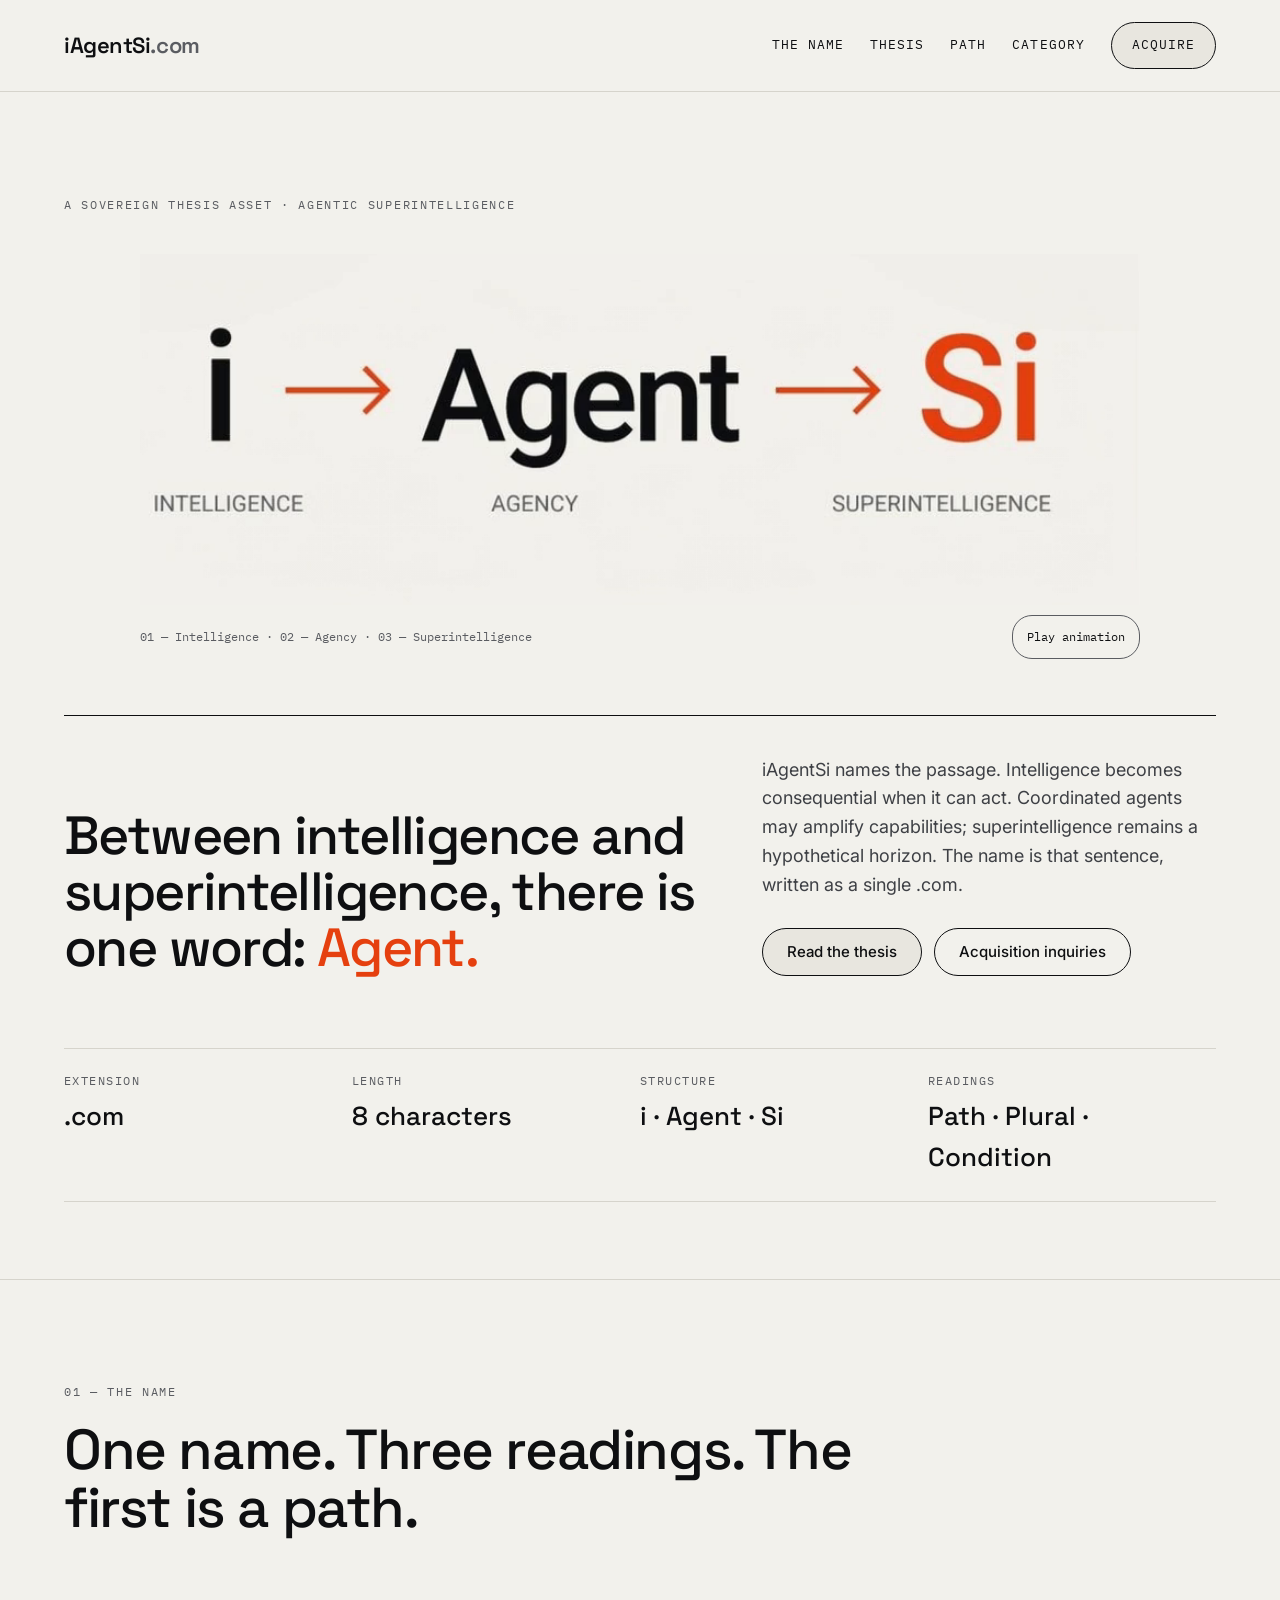
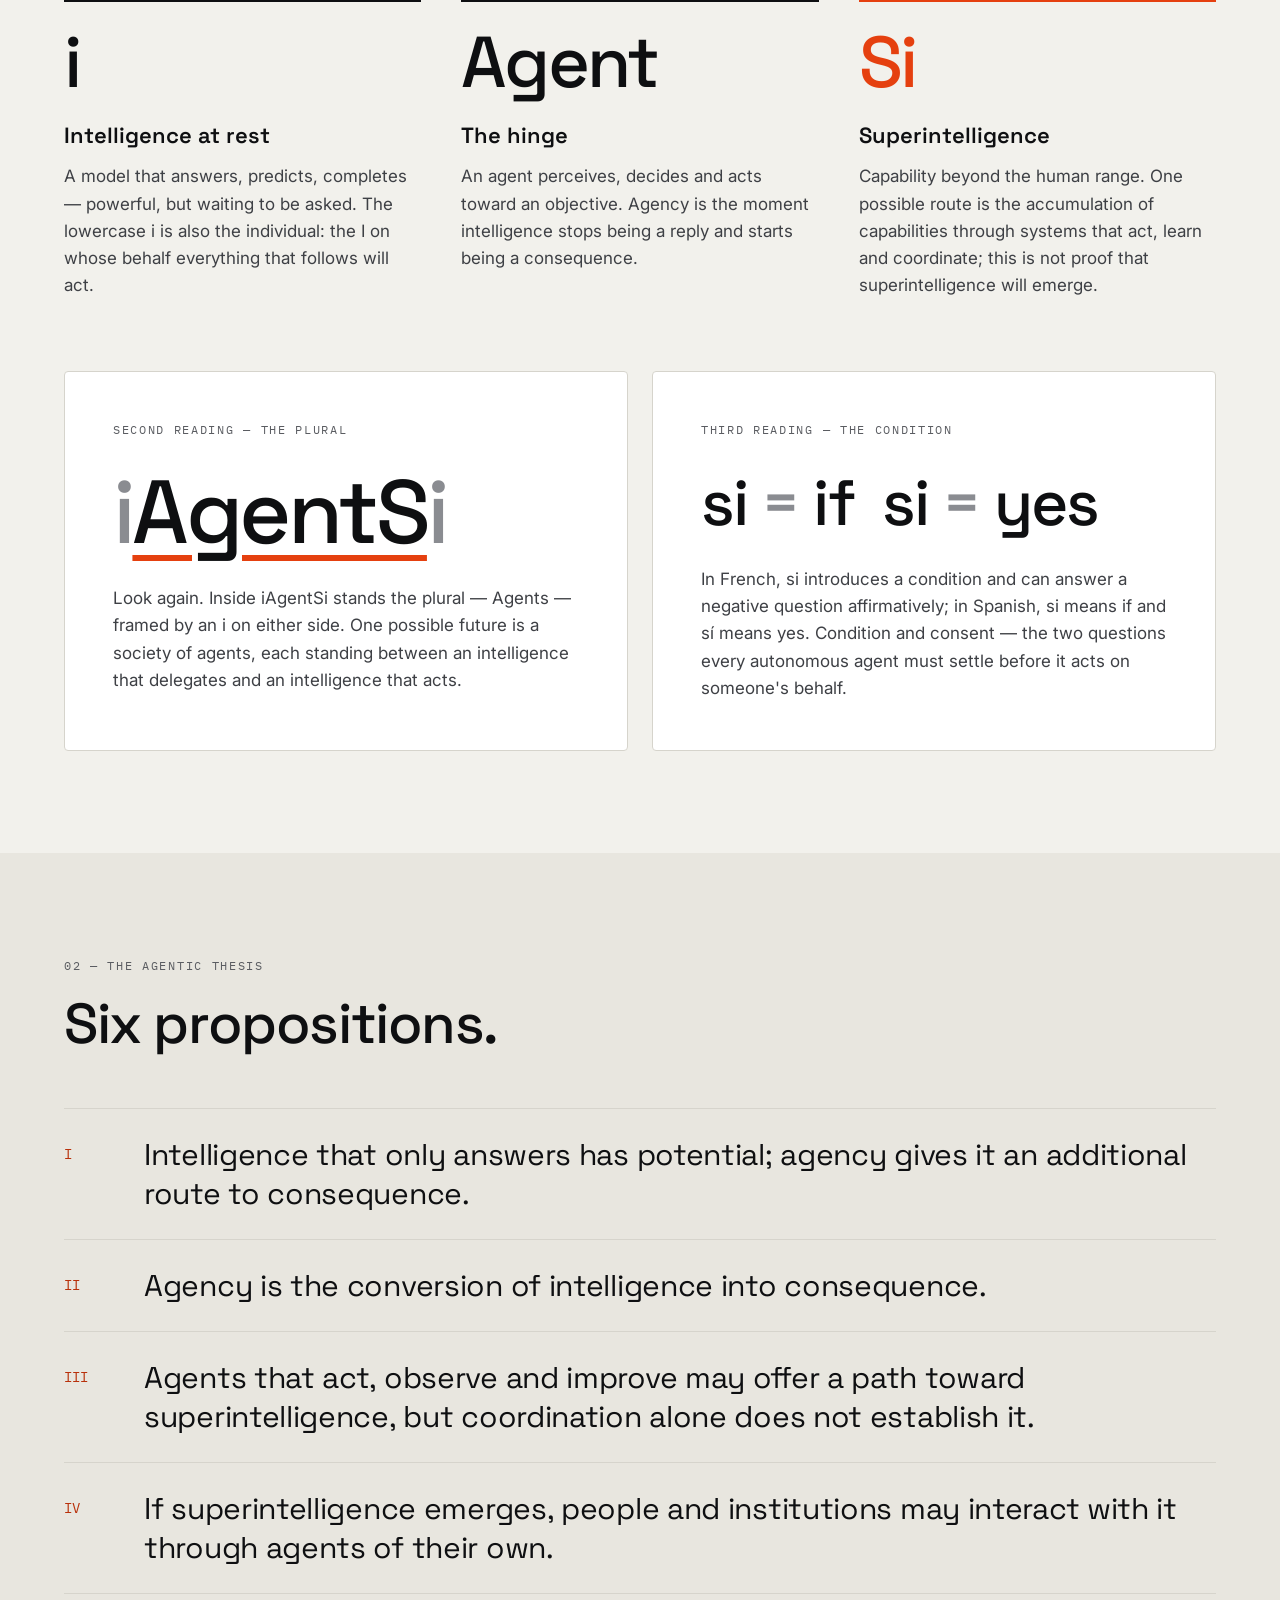
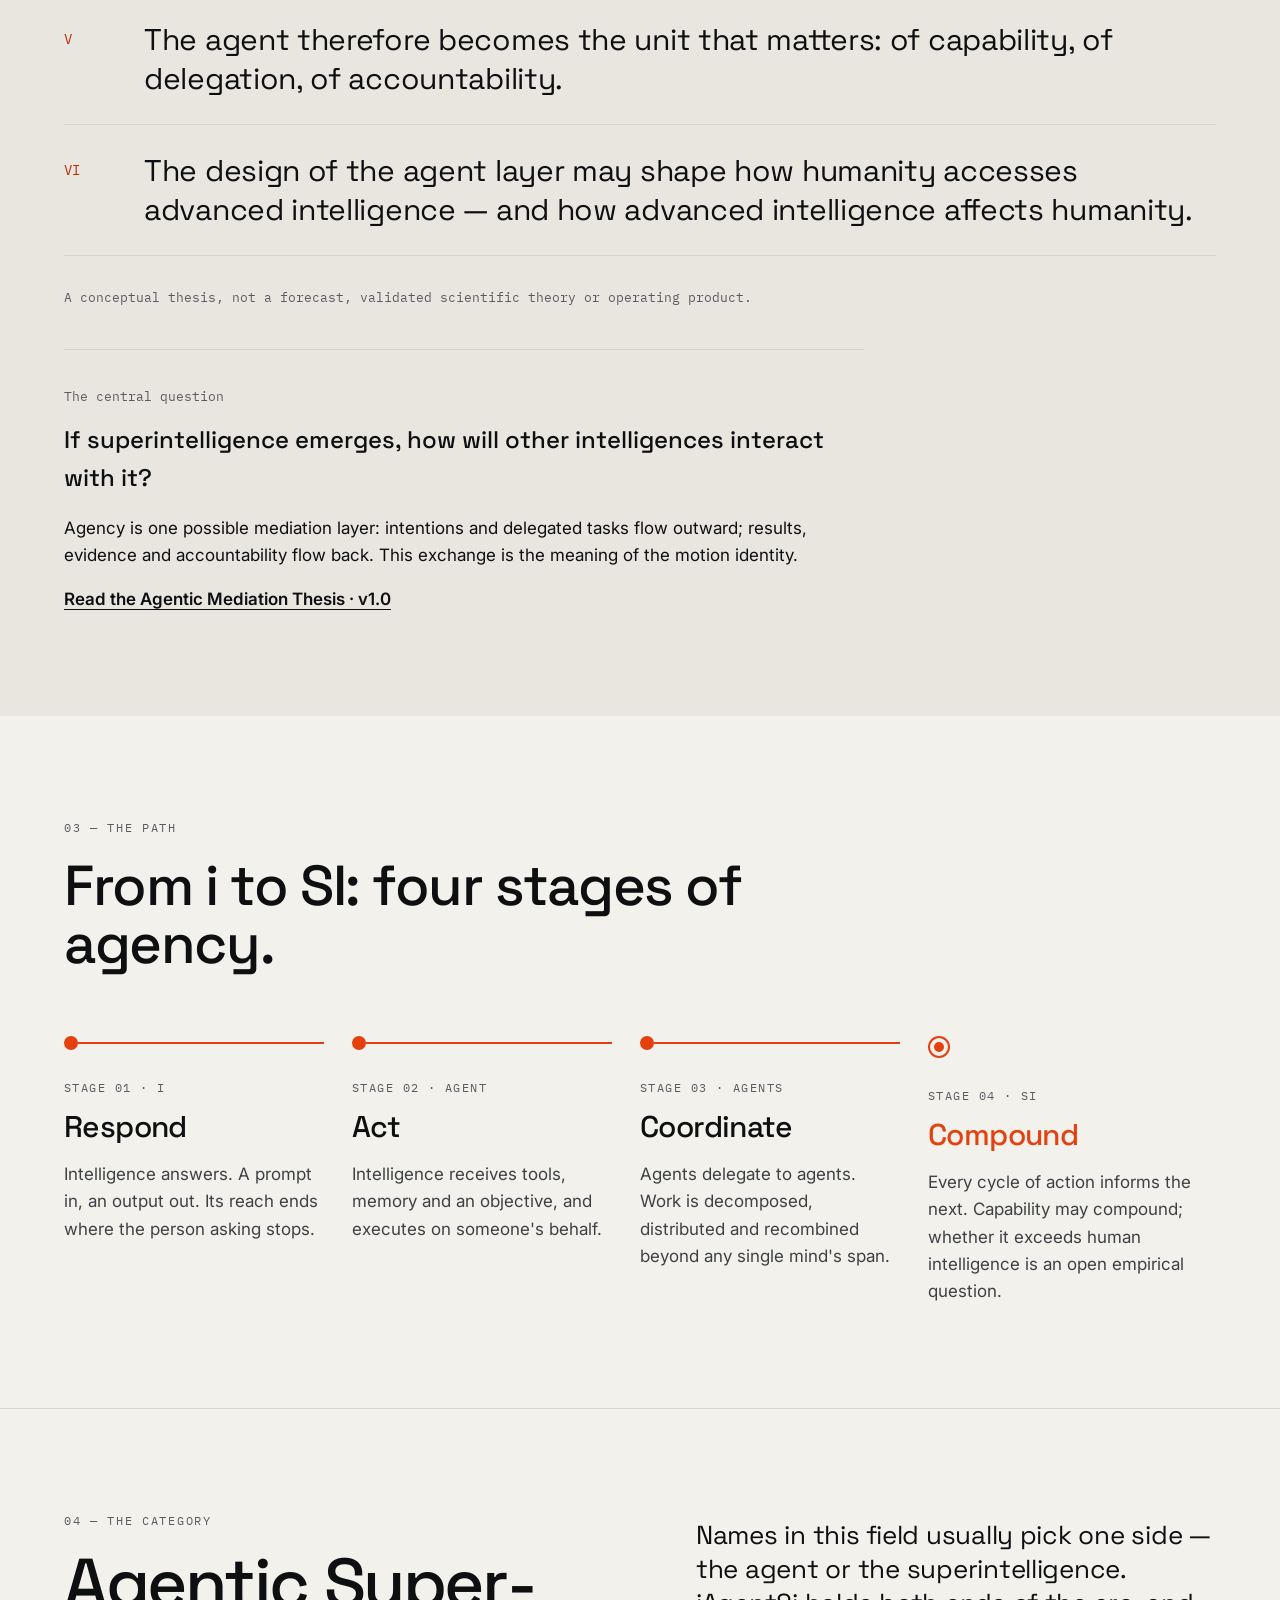
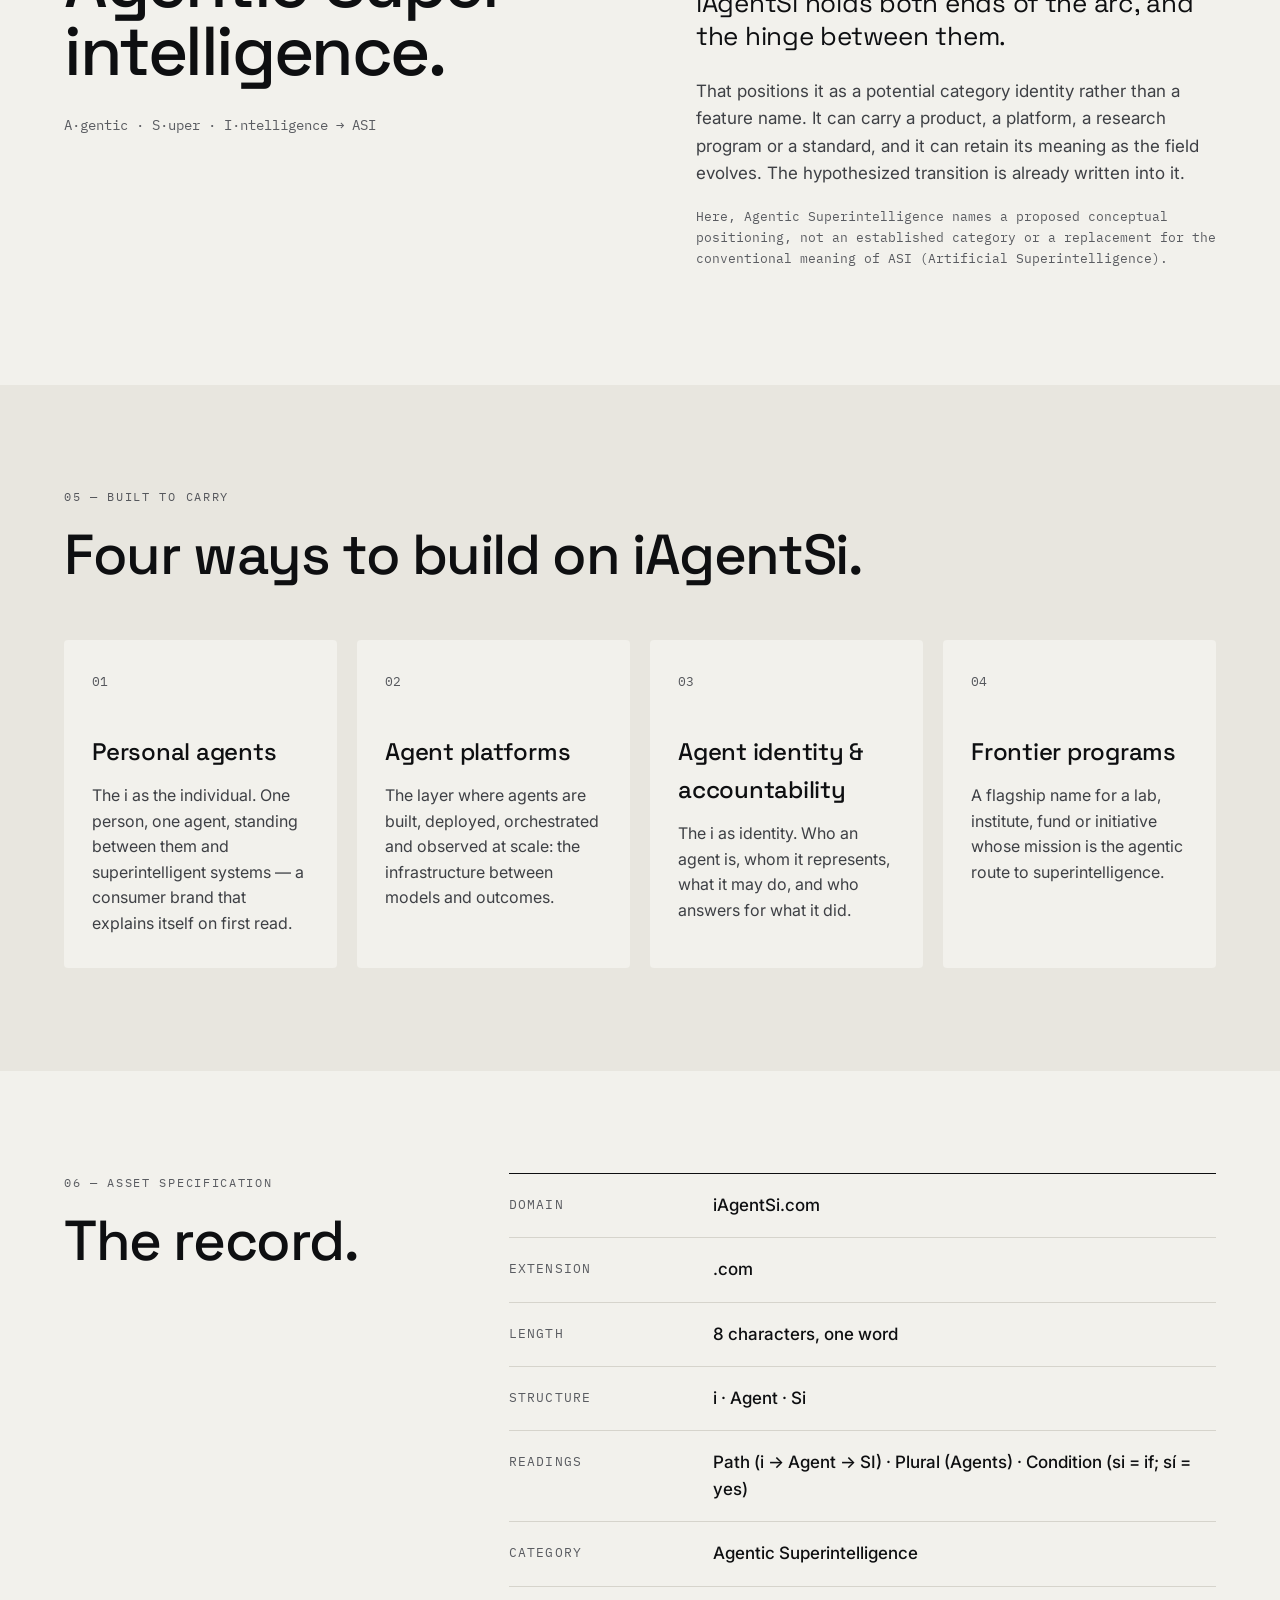
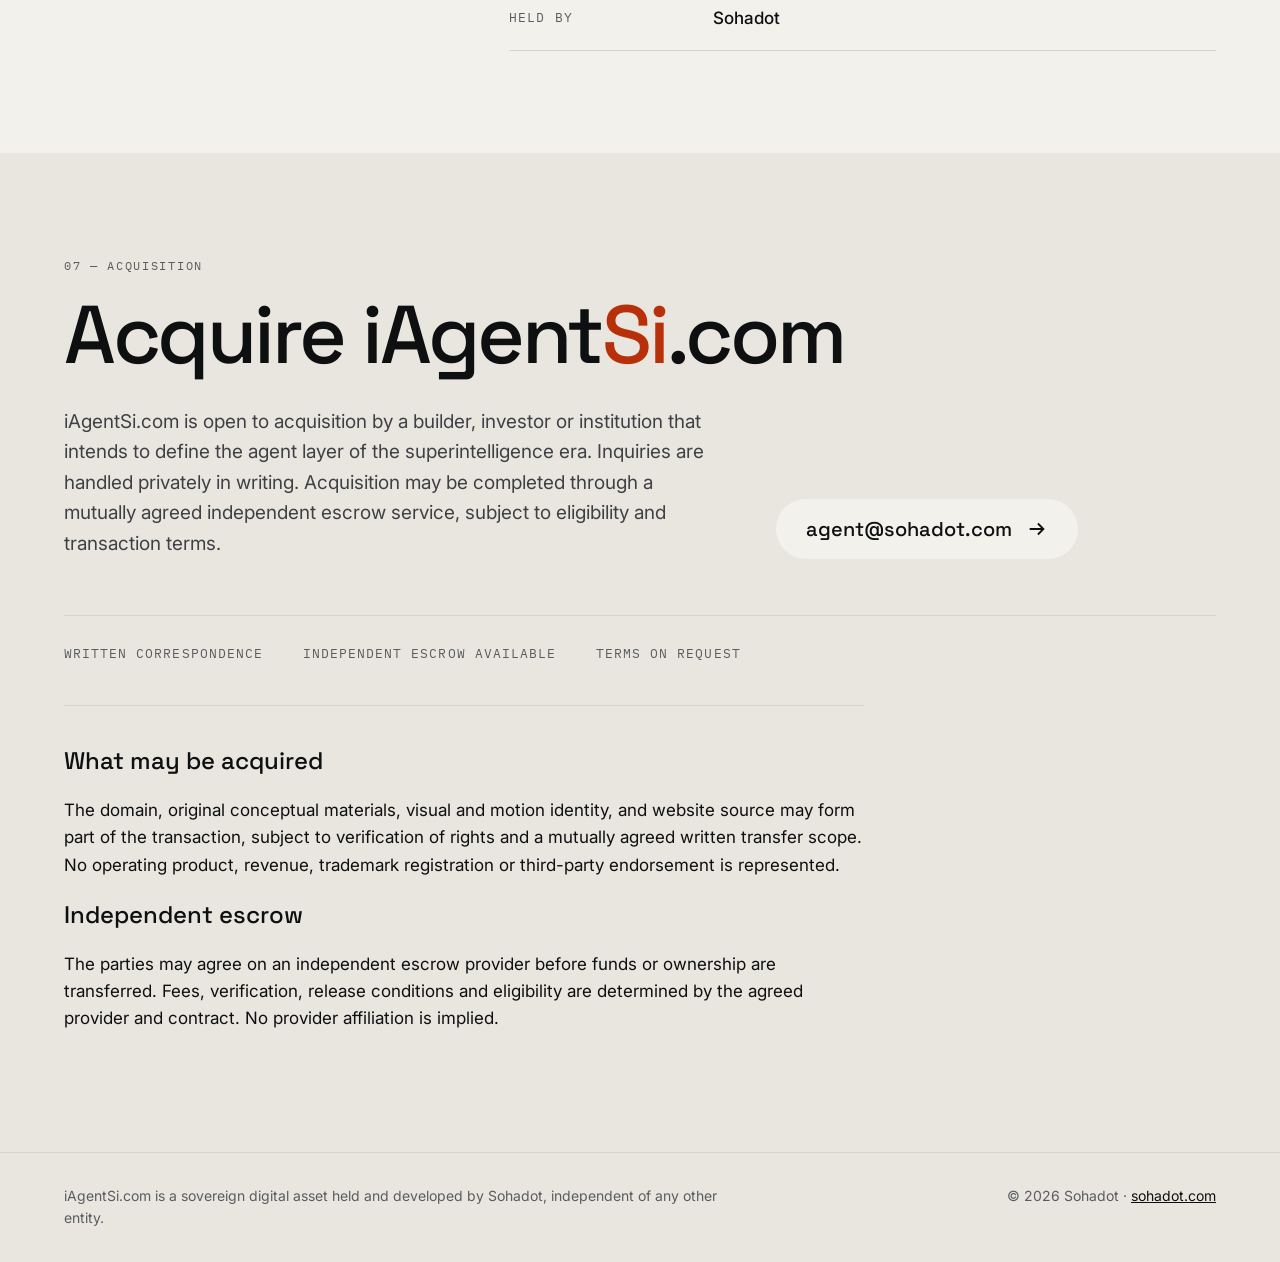
==== index.html @ 43cbb203 "Release iAgentSi conceptual landing v1.0 with original motion identity" ====
<!doctype html>
<html lang="en"><head><meta charset="utf-8"><meta name="viewport" content="width=device-width, initial-scale=1"><title>iAgentSi.com — From i to SI, through the Agent</title><meta name="description" content="Between intelligence and superintelligence, there is one word: Agent. A conceptual digital asset exploring agency as a mediation layer."><link rel="canonical" href="https://iagentsi.com/"><meta name="theme-color" content="#F2F1EC"><meta property="og:type" content="website"><meta property="og:site_name" content="iAgentSi.com"><meta property="og:title" content="iAgentSi.com — From i to SI, through the Agent"><meta property="og:description" content="Between intelligence and superintelligence, there is one word: Agent. A conceptual digital asset exploring agency as a mediation layer."><meta property="og:url" content="https://iagentsi.com/"><meta property="og:image" content="https://iagentsi.com/assets/social-share.png"><meta property="og:image:width" content="1200"><meta property="og:image:height" content="630"><meta property="og:image:alt" content="i to Agent to Si: intelligence, agency, superintelligence"><meta name="twitter:card" content="summary_large_image"><meta name="twitter:title" content="iAgentSi.com — From i to SI, through the Agent"><meta name="twitter:description" content="Between intelligence and superintelligence, there is one word: Agent. A conceptual digital asset exploring agency as a mediation layer."><meta name="twitter:image" content="https://iagentsi.com/assets/social-share.png"><meta name="twitter:image:alt" content="The iAgentSi conceptual identity"><link rel="icon" href="/assets/favicon.svg" type="image/svg+xml"><link rel="stylesheet" href="https://fonts.googleapis.com/css2?family=IBM+Plex+Mono:wght@400;500&amp;family=Inter:wght@400;500;600&amp;family=Space+Grotesk:wght@400;500;600&amp;display=swap"><link rel="stylesheet" href="/assets/site.css"><script type="application/ld+json">{"@context": "https://schema.org", "@type": "WebPage", "name": "iAgentSi \u2014 Agentic Superintelligence", "url": "https://iagentsi.com/", "description": "Between intelligence and superintelligence, there is one word: Agent. A conceptual digital asset exploring agency as a mediation layer.", "inLanguage": "en"}</script><script src="/assets/motion.js" defer></script></head><body><a class="skip" href="#main">Skip to content</a><div class="site d1">
<header class="d2">
<nav aria-label="Primary" class="d3">
<a class="d4" href="#top">iAgentSi<span class="d5">.com</span></a>
<div class="d6">
<a class="d7" href="#name">The Name</a>
<a class="d7" href="#thesis">Thesis</a>
<a class="d7" href="#path">Path</a>
<a class="d7" href="#category">Category</a>
<a class="d8" href="#acquire">Acquire</a>
</div>
</nav>
</header>
<main id="main"><section class="d9" id="top">
<div class="d10">
<p class="d11">A sovereign thesis asset · Agentic Superintelligence</p>
<figure aria-label="Intelligence through agency to superintelligence: a conceptual exchange" class="motion"><div class="motion-media"><img alt="i — Intelligence; Agent — Agency; Si — Superintelligence" height="320" id="identity-still" src="/assets/identity-poster.png" width="912"/><video aria-hidden="true" height="320" hidden="" id="identity-video" loop="" muted="" playsinline="" poster="/assets/identity-poster.png" preload="none" width="912"><source src="/assets/identity.mp4" type="video/mp4"/></video></div><figcaption><span>01 — Intelligence · 02 — Agency · 03 — Superintelligence</span><button hidden="" id="motion-toggle" type="button">Play animation</button></figcaption></figure>
<div class="d12">
<h1 class="d13">Between intelligence and superintelligence, there is one word: <span class="d14">Agent.</span></h1>
<div class="d15">
<p class="d16">iAgentSi names the passage. Intelligence becomes consequential when it can act. Coordinated agents may amplify capabilities; superintelligence remains a hypothetical horizon. The name is that sentence, written as a single .com.</p>
<div class="d17">
<a class="d18" href="#thesis">Read the thesis</a>
<a class="d19" href="mailto:agent@sohadot.com?subject=iAgentSi.com%20%E2%80%94%20Acquisition%20inquiry">Acquisition inquiries</a>
</div>
</div>
</div>
<dl class="d20">
<div class="d21">
<dt class="d22">Extension</dt>
<dd class="d23">.com</dd>
</div>
<div class="d21">
<dt class="d22">Length</dt>
<dd class="d23">8 characters</dd>
</div>
<div class="d21">
<dt class="d22">Structure</dt>
<dd class="d23">i · Agent · Si</dd>
</div>
<div class="d24">
<dt class="d22">Readings</dt>
<dd class="d23">Path · Plural · Condition</dd>
</div>
</dl>
</div>
</section><section class="d25" id="name">
<div class="d10">
<p class="d26">01 — The name</p>
<h2 class="d27">One name. Three readings. The first is a path.</h2>
<div class="d28">
<article class="d29">
<div class="d30">i</div>
<h3 class="d31">Intelligence at rest</h3>
<p class="d32">A model that answers, predicts, completes — powerful, but waiting to be asked. The lowercase i is also the individual: the I on whose behalf everything that follows will act.</p>
</article>
<article class="d29">
<div class="d30">Agent</div>
<h3 class="d31">The hinge</h3>
<p class="d32">An agent perceives, decides and acts toward an objective. Agency is the moment intelligence stops being a reply and starts being a consequence.</p>
</article>
<article class="d33">
<div class="d34">Si</div>
<h3 class="d31">Superintelligence</h3>
<p class="d32">Capability beyond the human range. One possible route is the accumulation of capabilities through systems that act, learn and coordinate; this is not proof that superintelligence will emerge.</p>
</article>
</div>
<div class="d35">
<div class="d36">
<p class="d37">Second reading — the plural</p>
<div aria-label="i, Agents, i" class="d38" role="img"><span class="d39">i</span><span class="d40">AgentS</span><span class="d39">i</span></div>
<p class="d32">Look again. Inside iAgentSi stands the plural — Agents — framed by an i on either side. One possible future is a society of agents, each standing between an intelligence that delegates and an intelligence that acts.</p>
</div>
<div class="d36">
<p class="d37">Third reading — the condition</p>
<div class="d41">
<span>si <span class="d39">=</span> if</span>
<span>si <span class="d39">=</span> yes</span>
</div>
<p class="d32">In French, si introduces a condition and can answer a negative question affirmatively; in Spanish, si means if and sí means yes. Condition and consent — the two questions every autonomous agent must settle before it acts on someone's behalf.</p>
</div>
</div>
</div>
</section><section class="d42" id="thesis">
<div class="d10">
<p class="d26">02 — The agentic thesis</p>
<h2 class="d43">Six propositions.</h2>
<ol class="d44">
<li class="d45"><span class="d46">I</span><span class="d47">Intelligence that only answers has potential; agency gives it an additional route to consequence.</span></li>
<li class="d45"><span class="d46">II</span><span class="d47">Agency is the conversion of intelligence into consequence.</span></li>
<li class="d45"><span class="d46">III</span><span class="d47">Agents that act, observe and improve may offer a path toward superintelligence, but coordination alone does not establish it.</span></li>
<li class="d45"><span class="d46">IV</span><span class="d47">If superintelligence emerges, people and institutions may interact with it through agents of their own.</span></li>
<li class="d45"><span class="d46">V</span><span class="d47">The agent therefore becomes the unit that matters: of capability, of delegation, of accountability.</span></li>
<li class="d45"><span class="d46">VI</span><span class="d47">The design of the agent layer may shape how humanity accesses advanced intelligence — and how advanced intelligence affects humanity.</span></li>
</ol>
<p class="d48">A conceptual thesis, not a forecast, validated scientific theory or operating product.</p>
<div class="thesis-note"><p class="eyebrow">The central question</p><h3>If superintelligence emerges, how will other intelligences interact with it?</h3><p>Agency is one possible mediation layer: intentions and delegated tasks flow outward; results, evidence and accountability flow back. This exchange is the meaning of the motion identity.</p><a href="/thesis/">Read the Agentic Mediation Thesis · v1.0</a></div></div>
</section><section class="d49" id="path">
<div class="d10">
<p class="d26">03 — The path</p>
<h2 class="d27">From i to SI: four stages of agency.</h2>
<div class="d50">
<div class="d51">
<div aria-hidden="true" class="d52"><span class="d53"></span><span class="d54"></span></div>
<p class="d55">Stage 01 · i</p>
<h3 class="d56">Respond</h3>
<p class="d32">Intelligence answers. A prompt in, an output out. Its reach ends where the person asking stops.</p>
</div>
<div class="d51">
<div aria-hidden="true" class="d52"><span class="d53"></span><span class="d54"></span></div>
<p class="d55">Stage 02 · Agent</p>
<h3 class="d56">Act</h3>
<p class="d32">Intelligence receives tools, memory and an objective, and executes on someone's behalf.</p>
</div>
<div class="d51">
<div aria-hidden="true" class="d52"><span class="d53"></span><span class="d54"></span></div>
<p class="d55">Stage 03 · Agents</p>
<h3 class="d56">Coordinate</h3>
<p class="d32">Agents delegate to agents. Work is decomposed, distributed and recombined beyond any single mind's span.</p>
</div>
<div class="d57">
<div aria-hidden="true" class="d52"><span class="d58"><span class="d59"></span></span></div>
<p class="d55">Stage 04 · SI</p>
<h3 class="d60">Compound</h3>
<p class="d32">Every cycle of action informs the next. Capability may compound; whether it exceeds human intelligence is an open empirical question.</p>
</div>
</div>
</div>
</section><section class="d25" id="category">
<div class="d61">
<div class="d62">
<p class="d26">04 — The category</p>
<h2 class="d63">Agentic Super­intelligence.</h2>
<p class="d64">A·gentic · S·uper · I·ntelligence → ASI</p>
</div>
<div class="d65">
<p class="d66">Names in this field usually pick one side — the agent or the superintelligence. iAgentSi holds both ends of the arc, and the hinge between them.</p>
<p class="d32">That positions it as a potential category identity rather than a feature name. It can carry a product, a platform, a research program or a standard, and it can retain its meaning as the field evolves. The hypothesized transition is already written into it.</p>
<p class="scope-note">Here, Agentic Superintelligence names a proposed conceptual positioning, not an established category or a replacement for the conventional meaning of ASI (Artificial Superintelligence).</p></div>
</div>
</section><section class="d67" id="pathways">
<div class="d10">
<p class="d68">05 — Built to carry</p>
<h2 class="d69">Four ways to build on iAgentSi.</h2>
<div class="d70">
<article class="d71">
<p class="d72">01</p>
<h3 class="d73">Personal agents</h3>
<p class="d74">The i as the individual. One person, one agent, standing between them and superintelligent systems — a consumer brand that explains itself on first read.</p>
</article>
<article class="d71">
<p class="d72">02</p>
<h3 class="d73">Agent platforms</h3>
<p class="d74">The layer where agents are built, deployed, orchestrated and observed at scale: the infrastructure between models and outcomes.</p>
</article>
<article class="d71">
<p class="d72">03</p>
<h3 class="d73">Agent identity &amp; accountability</h3>
<p class="d74">The i as identity. Who an agent is, whom it represents, what it may do, and who answers for what it did.</p>
</article>
<article class="d71">
<p class="d72">04</p>
<h3 class="d73">Frontier programs</h3>
<p class="d74">A flagship name for a lab, institute, fund or initiative whose mission is the agentic route to superintelligence.</p>
</article>
</div>
</div>
</section><section class="d49" id="spec">
<div class="d75">
<div class="d76">
<p class="d26">06 — Asset specification</p>
<h2 class="d77">The record.</h2>
</div>
<dl class="d78">
<div class="d79"><dt class="d80">Domain</dt><dd class="d81">iAgentSi.com</dd></div>
<div class="d79"><dt class="d80">Extension</dt><dd class="d81">.com</dd></div>
<div class="d79"><dt class="d80">Length</dt><dd class="d81">8 characters, one word</dd></div>
<div class="d79"><dt class="d80">Structure</dt><dd class="d81">i · Agent · Si</dd></div>
<div class="d79"><dt class="d80">Readings</dt><dd class="d81">Path (i → Agent → SI) · Plural (Agents) · Condition (si = if; sí = yes)</dd></div>
<div class="d79"><dt class="d80">Category</dt><dd class="d81">Agentic Superintelligence</dd></div>
<div class="d79"><dt class="d80">Held by</dt><dd class="d81">Sohadot</dd></div>
</dl>
</div>
</section><section class="d42" id="acquire">
<div class="d10">
<p class="d26">07 — Acquisition</p>
<h2 class="d82">Acquire iAgent<span class="d83">Si</span>.com</h2>
<div class="d84">
<p class="d85">iAgentSi.com is open to acquisition by a builder, investor or institution that intends to define the agent layer of the superintelligence era. Inquiries are handled privately in writing. Acquisition may be completed through a mutually agreed independent escrow service, subject to eligibility and transaction terms.</p>
<a class="d86" href="mailto:agent@sohadot.com?subject=iAgentSi.com%20%E2%80%94%20Acquisition%20inquiry">agent@sohadot.com<svg aria-hidden="true" class="d87" viewbox="0 0 24 24"><path d="M4 12h15M13 6l6 6-6 6" fill="none" stroke="#0E0F11" stroke-width="2"></path></svg></a>
</div>
<div class="d88">
<span>Written correspondence</span>
<span>Independent escrow available</span>
<span>Terms on request</span>
</div>
<div class="acq-note"><h3>What may be acquired</h3><p>The domain, original conceptual materials, visual and motion identity, and website source may form part of the transaction, subject to verification of rights and a mutually agreed written transfer scope. No operating product, revenue, trademark registration or third-party endorsement is represented.</p><h3>Independent escrow</h3><p>The parties may agree on an independent escrow provider before funds or ownership are transferred. Fees, verification, release conditions and eligibility are determined by the agreed provider and contract. No provider affiliation is implied.</p></div></div>
</section></main>







<footer class="d89">
<div class="d90">
<p class="d91">iAgentSi.com is a sovereign digital asset held and developed by Sohadot, independent of any other entity.</p>
<p class="d92">© 2026 Sohadot · <a class="d93" href="https://sohadot.com">sohadot.com</a></p>
</div>
</footer>
</div></body></html>
---- assets/site.css ----
*{box-sizing:border-box}html{scroll-behavior:smooth;color-scheme:light}body{margin:0;background:#F2F1EC;font-family:Inter,system-ui,sans-serif}a{color:#0E0F11}a:hover{color:#B8300A}a:focus-visible,button:focus-visible{outline:3px solid #B8300A;outline-offset:4px}img,video{max-width:100%} [hidden]{display:none!important} .site{overflow-wrap:anywhere} .skip{position:absolute;left:1rem;top:-5rem;background:white;padding:1rem;z-index:9}.skip:focus{top:1rem}.d1{background: #F2F1EC; color: #0E0F11; font-family: Inter, system-ui, sans-serif; font-size: 17px; line-height: 1.6}
.d2{padding: 18px clamp(20px,5vw,64px); border-bottom: 1px solid #D6D4CC}
.d3{max-width: 1200px; margin: 0 auto; display: flex; flex-wrap: wrap; align-items: center; justify-content: space-between; gap: 12px 24px}
.d4{font-family: 'Space Grotesk', sans-serif; font-weight: 600; font-size: 22px; letter-spacing: -0.02em; text-decoration: none; padding: 10px 0}
.d5{color: #5A5C61}
.d6{display: flex; flex-wrap: wrap; align-items: center; gap: 4px 26px; font-family: 'IBM Plex Mono', monospace; font-size: 13px; letter-spacing: 0.08em; text-transform: uppercase}
.d7{text-decoration: none; padding: 12px 0}
.d8{text-decoration: none; padding: 12px 20px; background: #E8E6DF; color: #0E0F11; border: 1px solid #0E0F11; border-radius: 999px}
.d9{padding: clamp(56px,8vw,112px) clamp(20px,5vw,64px) clamp(48px,6vw,88px)}
.d10{max-width: 1200px; margin: 0 auto}
.d11{margin: 0; font-family: 'IBM Plex Mono', monospace; font-size: 12px; letter-spacing: 0.14em; text-transform: uppercase; color: #5A5C61}
.d12{display: flex; flex-wrap: wrap; gap: 32px 64px; align-items: flex-end; border-top: 1px solid #0E0F11; padding-top: 40px}
.d13{flex: 1 1 520px; margin: 0; font-family: 'Space Grotesk', sans-serif; font-weight: 500; font-size: clamp(34px,4.2vw,58px); line-height: 1.04; letter-spacing: -0.03em}
.d14{color: #E5400F}
.d15{flex: 1 1 340px; max-width: 460px}
.d16{margin: 0 0 28px; color: #3E4045; font-size: 18px}
.d17{display: flex; flex-wrap: wrap; gap: 12px}
.d18{display: inline-flex; align-items: center; min-height: 48px; padding: 0 24px; background: #E8E6DF; color: #0E0F11; border: 1px solid #0E0F11; border-radius: 999px; text-decoration: none; font-weight: 500; font-size: 15px}
.d19{display: inline-flex; align-items: center; min-height: 48px; padding: 0 24px; border: 1px solid #0E0F11; border-radius: 999px; text-decoration: none; font-weight: 500; font-size: 15px}
.d20{display: flex; flex-wrap: wrap; margin: 72px 0 0; border-top: 1px solid #D6D4CC; border-bottom: 1px solid #D6D4CC}
.d21{flex: 1 1 220px; padding: 22px 24px 22px 0}
.d22{font-family: 'IBM Plex Mono', monospace; font-size: 12px; letter-spacing: 0.12em; text-transform: uppercase; color: #5A5C61}
.d23{margin: 6px 0 0; font-family: 'Space Grotesk', sans-serif; font-size: 26px; font-weight: 500}
.d24{flex: 1 1 220px; padding: 22px 0}
.d25{padding: clamp(64px,8vw,120px) clamp(20px,5vw,64px); border-top: 1px solid #D6D4CC}
.d26{margin: 0 0 20px; font-family: 'IBM Plex Mono', monospace; font-size: 12px; letter-spacing: 0.14em; text-transform: uppercase; color: #5A5C61}
.d27{margin: 0 0 64px; max-width: 900px; font-family: 'Space Grotesk', sans-serif; font-weight: 500; font-size: clamp(34px,4.4vw,60px); line-height: 1.02; letter-spacing: -0.025em}
.d28{display: flex; flex-wrap: wrap; gap: 40px}
.d29{flex: 1 1 280px; border-top: 2px solid #0E0F11; padding-top: 24px}
.d30{font-family: 'Space Grotesk', sans-serif; font-size: 72px; font-weight: 500; line-height: 1; letter-spacing: -0.04em; margin-bottom: 20px}
.d31{margin: 0 0 10px; font-family: 'Space Grotesk', sans-serif; font-size: 22px; font-weight: 600}
.d32{margin: 0; color: #3E4045}
.d33{flex: 1 1 280px; border-top: 2px solid #E5400F; padding-top: 24px}
.d34{font-family: 'Space Grotesk', sans-serif; font-size: 72px; font-weight: 500; line-height: 1; letter-spacing: -0.04em; margin-bottom: 20px; color: #E5400F}
.d35{display: flex; flex-wrap: wrap; gap: 24px; margin-top: 72px}
.d36{flex: 1 1 440px; background: #FFFFFF; border: 1px solid #D6D4CC; border-radius: 4px; padding: clamp(28px,4vw,48px)}
.d37{margin: 0 0 28px; font-family: 'IBM Plex Mono', monospace; font-size: 12px; letter-spacing: 0.14em; text-transform: uppercase; color: #5A5C61}
.d38{font-family: 'Space Grotesk', sans-serif; font-size: clamp(56px,7vw,96px); font-weight: 500; line-height: 1; letter-spacing: -0.04em; margin-bottom: 28px}
.d39{color: #8A8C91}
.d40{text-decoration: underline; text-decoration-color: #E5400F; text-decoration-thickness: 6px; text-underline-offset: 12px}
.d41{display: flex; flex-wrap: wrap; gap: 8px 28px; font-family: 'Space Grotesk', sans-serif; font-size: clamp(40px,5vw,64px); font-weight: 500; line-height: 1.1; letter-spacing: -0.03em; margin-bottom: 28px}
.d42{padding: clamp(64px,8vw,120px) clamp(20px,5vw,64px); background: #E8E6DF; color: #0E0F11}
.d43{margin: 0 0 56px; font-family: 'Space Grotesk', sans-serif; font-weight: 500; font-size: clamp(34px,4.4vw,60px); line-height: 1.02; letter-spacing: -0.025em}
.d44{list-style: none; margin: 0; padding: 0; border-top: 1px solid #D6D4CC}
.d45{display: flex; gap: 24px; padding: 26px 0; border-bottom: 1px solid #D6D4CC}
.d46{flex: 0 0 56px; font-family: 'IBM Plex Mono', monospace; font-size: 14px; padding-top: 8px; color: #B8300A}
.d47{flex: 1 1 auto; font-family: 'Space Grotesk', sans-serif; font-size: clamp(22px,2.4vw,30px); line-height: 1.3; letter-spacing: -0.01em}
.d48{margin: 32px 0 0; font-family: 'IBM Plex Mono', monospace; font-size: 13px; color: #5A5C61}
.d49{padding: clamp(64px,8vw,120px) clamp(20px,5vw,64px)}
.d50{display: flex; flex-wrap: wrap; gap: 40px 0}
.d51{flex: 1 1 260px; padding-right: 28px}
.d52{display: flex; align-items: center; margin-bottom: 28px}
.d53{width: 14px; height: 14px; border-radius: 50%; background: #E5400F; flex: none}
.d54{flex: 1; height: 2px; background: #E5400F}
.d55{margin: 0 0 6px; font-family: 'IBM Plex Mono', monospace; font-size: 12px; letter-spacing: 0.12em; text-transform: uppercase; color: #5A5C61}
.d56{margin: 0 0 10px; font-family: 'Space Grotesk', sans-serif; font-size: 30px; font-weight: 500; letter-spacing: -0.02em}
.d57{flex: 1 1 260px}
.d58{width: 22px; height: 22px; border-radius: 50%; border: 2px solid #E5400F; box-sizing: border-box; flex: none; display: flex; align-items: center; justify-content: center}
.d59{width: 10px; height: 10px; border-radius: 50%; background: #E5400F}
.d60{margin: 0 0 10px; font-family: 'Space Grotesk', sans-serif; font-size: 30px; font-weight: 500; letter-spacing: -0.02em; color: #E5400F}
.d61{max-width: 1200px; margin: 0 auto; display: flex; flex-wrap: wrap; gap: 40px 72px}
.d62{flex: 1 1 460px}
.d63{margin: 0; font-family: 'Space Grotesk', sans-serif; font-weight: 500; font-size: clamp(40px,5.4vw,76px); line-height: 0.98; letter-spacing: -0.035em}
.d64{margin: 28px 0 0; font-family: 'IBM Plex Mono', monospace; font-size: 14px; color: #5A5C61}
.d65{flex: 1 1 420px; padding-top: 8px}
.d66{margin: 0 0 24px; font-family: 'Space Grotesk', sans-serif; font-size: 26px; line-height: 1.3; letter-spacing: -0.01em}
.d67{padding: clamp(64px,8vw,120px) clamp(20px,5vw,64px); background: #E8E6DF}
.d68{margin: 0 0 20px; font-family: 'IBM Plex Mono', monospace; font-size: 12px; letter-spacing: 0.14em; text-transform: uppercase; color: #55575C}
.d69{margin: 0 0 56px; max-width: 900px; font-family: 'Space Grotesk', sans-serif; font-weight: 500; font-size: clamp(34px,4.4vw,60px); line-height: 1.02; letter-spacing: -0.025em}
.d70{display: flex; flex-wrap: wrap; gap: 20px}
.d71{flex: 1 1 260px; background: #F2F1EC; border-radius: 4px; padding: 32px 28px}
.d72{margin: 0 0 40px; font-family: 'IBM Plex Mono', monospace; font-size: 13px; color: #55575C}
.d73{margin: 0 0 12px; font-family: 'Space Grotesk', sans-serif; font-size: 24px; font-weight: 500; letter-spacing: -0.01em}
.d74{margin: 0; color: #3E4045; font-size: 16px}
.d75{max-width: 1200px; margin: 0 auto; display: flex; flex-wrap: wrap; gap: 32px 72px}
.d76{flex: 1 1 300px}
.d77{margin: 0; font-family: 'Space Grotesk', sans-serif; font-weight: 500; font-size: clamp(34px,4.4vw,60px); line-height: 1.02; letter-spacing: -0.025em}
.d78{flex: 2 1 560px; margin: 0; border-top: 1px solid #0E0F11}
.d79{display: flex; flex-wrap: wrap; gap: 4px 24px; padding: 18px 0; border-bottom: 1px solid #D6D4CC}
.d80{flex: 0 0 180px; font-family: 'IBM Plex Mono', monospace; font-size: 13px; letter-spacing: 0.08em; text-transform: uppercase; color: #5A5C61; padding-top: 3px}
.d81{flex: 1 1 280px; margin: 0; font-weight: 500}
.d82{margin: 0 0 32px; font-family: 'Space Grotesk', sans-serif; font-weight: 500; font-size: clamp(44px,6.4vw,92px); line-height: 0.98; letter-spacing: -0.04em}
.d83{color: #B8300A}
.d84{display: flex; flex-wrap: wrap; gap: 32px 72px; align-items: flex-end}
.d85{flex: 1 1 480px; margin: 0; color: #3E4045; font-size: 19px; max-width: 640px}
.d86{display: inline-flex; align-items: center; gap: 14px; min-height: 60px; padding: 0 30px; background: #F2F1EC; color: #0E0F11; border-radius: 999px; text-decoration: none; font-family: 'Space Grotesk', sans-serif; font-weight: 500; font-size: 20px}
.d87{width: 22px; height: 22px}
.d88{display: flex; flex-wrap: wrap; gap: 12px 40px; margin-top: 56px; padding-top: 28px; border-top: 1px solid #D6D4CC; font-family: 'IBM Plex Mono', monospace; font-size: 13px; letter-spacing: 0.08em; text-transform: uppercase; color: #5A5C61}
.d89{padding: 32px clamp(20px,5vw,64px); background: #E8E6DF; color: #5A5C61; border-top: 1px solid #D6D4CC}
.d90{max-width: 1200px; margin: 0 auto; display: flex; flex-wrap: wrap; justify-content: space-between; gap: 12px 32px; font-size: 14px}
.d91{margin: 0; max-width: 680px}
.d92{margin: 0}
.d93{color: #0E0F11}
.motion{margin:40px 0 56px}.motion-media{position:relative;background:#f2f0ec;aspect-ratio:912/320;isolation:isolate}.motion-media img,.motion-media video{display:block;width:100%;height:100%;object-fit:contain}.motion-media video{position:absolute;inset:0}.motion figcaption{display:flex;align-items:center;justify-content:space-between;gap:12px;flex-wrap:wrap;color:#5A5C61;font:12px 'IBM Plex Mono',monospace;margin-top:10px}.motion button{font:inherit;cursor:pointer;border:1px solid #5A5C61;color:#0E0F11;background:transparent;border-radius:20px;padding:9px 14px;min-height:44px}.thesis-note,.acq-note{border-top:1px solid #D6D4CC;margin-top:40px;padding-top:24px;max-width:800px}.thesis-note h3,.acq-note h3{font-family:'Space Grotesk',sans-serif;font-size:24px;font-weight:500;margin:12px 0}.eyebrow,.scope-note{font:13px/1.6 'IBM Plex Mono',monospace;color:#5A5C61}.scope-note{margin-top:20px} .thesis-note a{font-weight:600;text-underline-offset:4px} .doc{max-width:800px;margin:auto;padding:clamp(20px,5vw,64px);line-height:1.75;color:#0E0F11}.doc h1,.doc h2{font-family:'Space Grotesk',sans-serif;line-height:1.12}.doc h1{font-size:clamp(35px,6vw,60px)}.doc h2{font-size:28px;margin-top:2em}.doc p{font-size:17px}.doc footer{border-top:1px solid #D6D4CC;margin-top:48px;padding-top:20px} @media(max-width:600px){.motion{margin:28px 0 32px}.motion figcaption{font-size:10px}.site nav a{font-size:12px}.site section article,.site section dd{min-width:0}.site section dl div{min-width:0}.site section svg{max-width:100%}.site section#name article div{font-size:58px}.site section#name [role=img]{font-size:clamp(35px,12vw,56px)}.site #acquire a{font-size:16px;padding:0 16px}.site #thesis li{gap:10px}.site #thesis li>span:first-child{flex-basis:30px}.site #path h2{margin-bottom:36px}.site #spec dl dt{flex-basis:120px}.site #category h2{overflow-wrap:normal;hyphens:auto}} @media(prefers-reduced-motion:reduce){html{scroll-behavior:auto}} @media print{.doc button,.doc nav{display:none}.doc{padding:0;max-width:none}.doc h2{break-after:avoid}body{background:white}}/* Keep the original motion at a crisp scale and the thesis visible above the fold. */
@media(min-width:601px){.motion-media{max-width:1000px;margin-inline:auto}.motion figcaption{max-width:1000px;margin-inline:auto}}
@media(max-width:600px){.site header nav>a:first-child{font-size:22px}.site #top{padding-top:40px}.motion figcaption{gap:6px}.motion button{min-height:44px}}
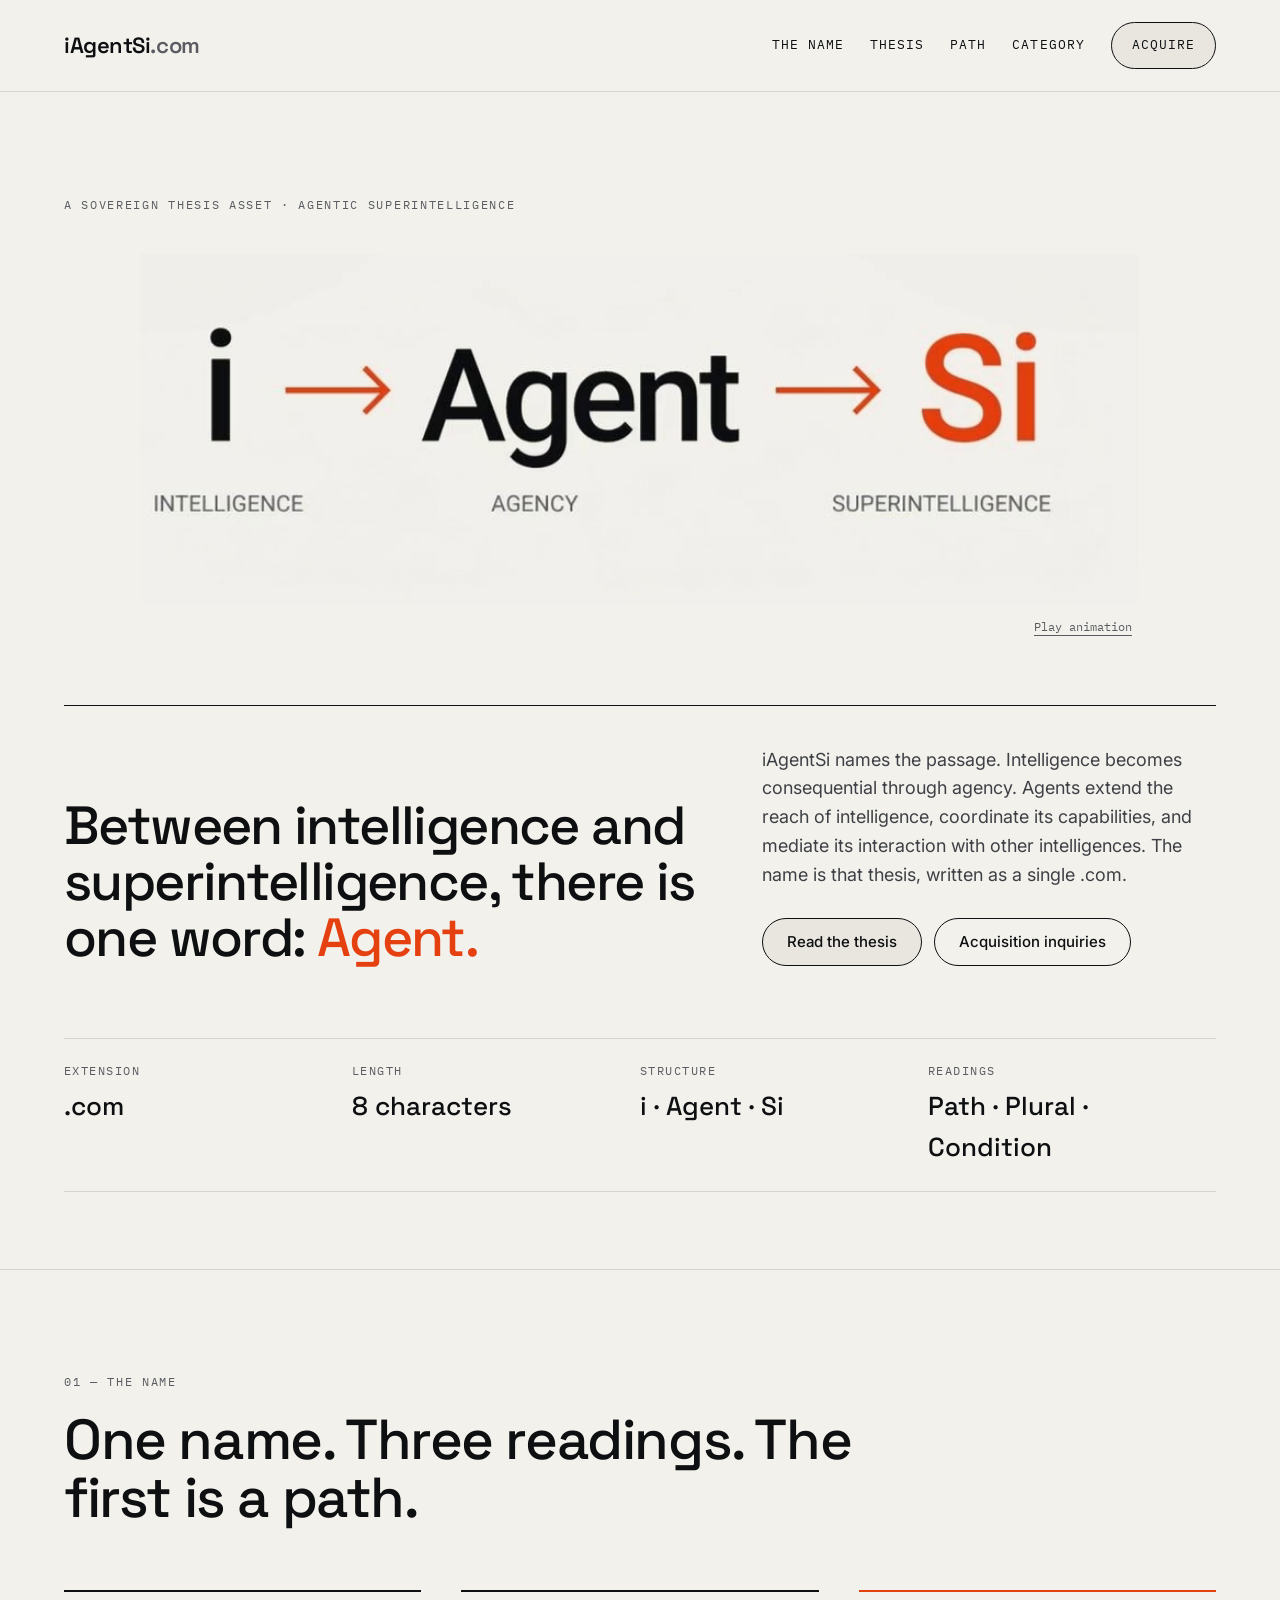
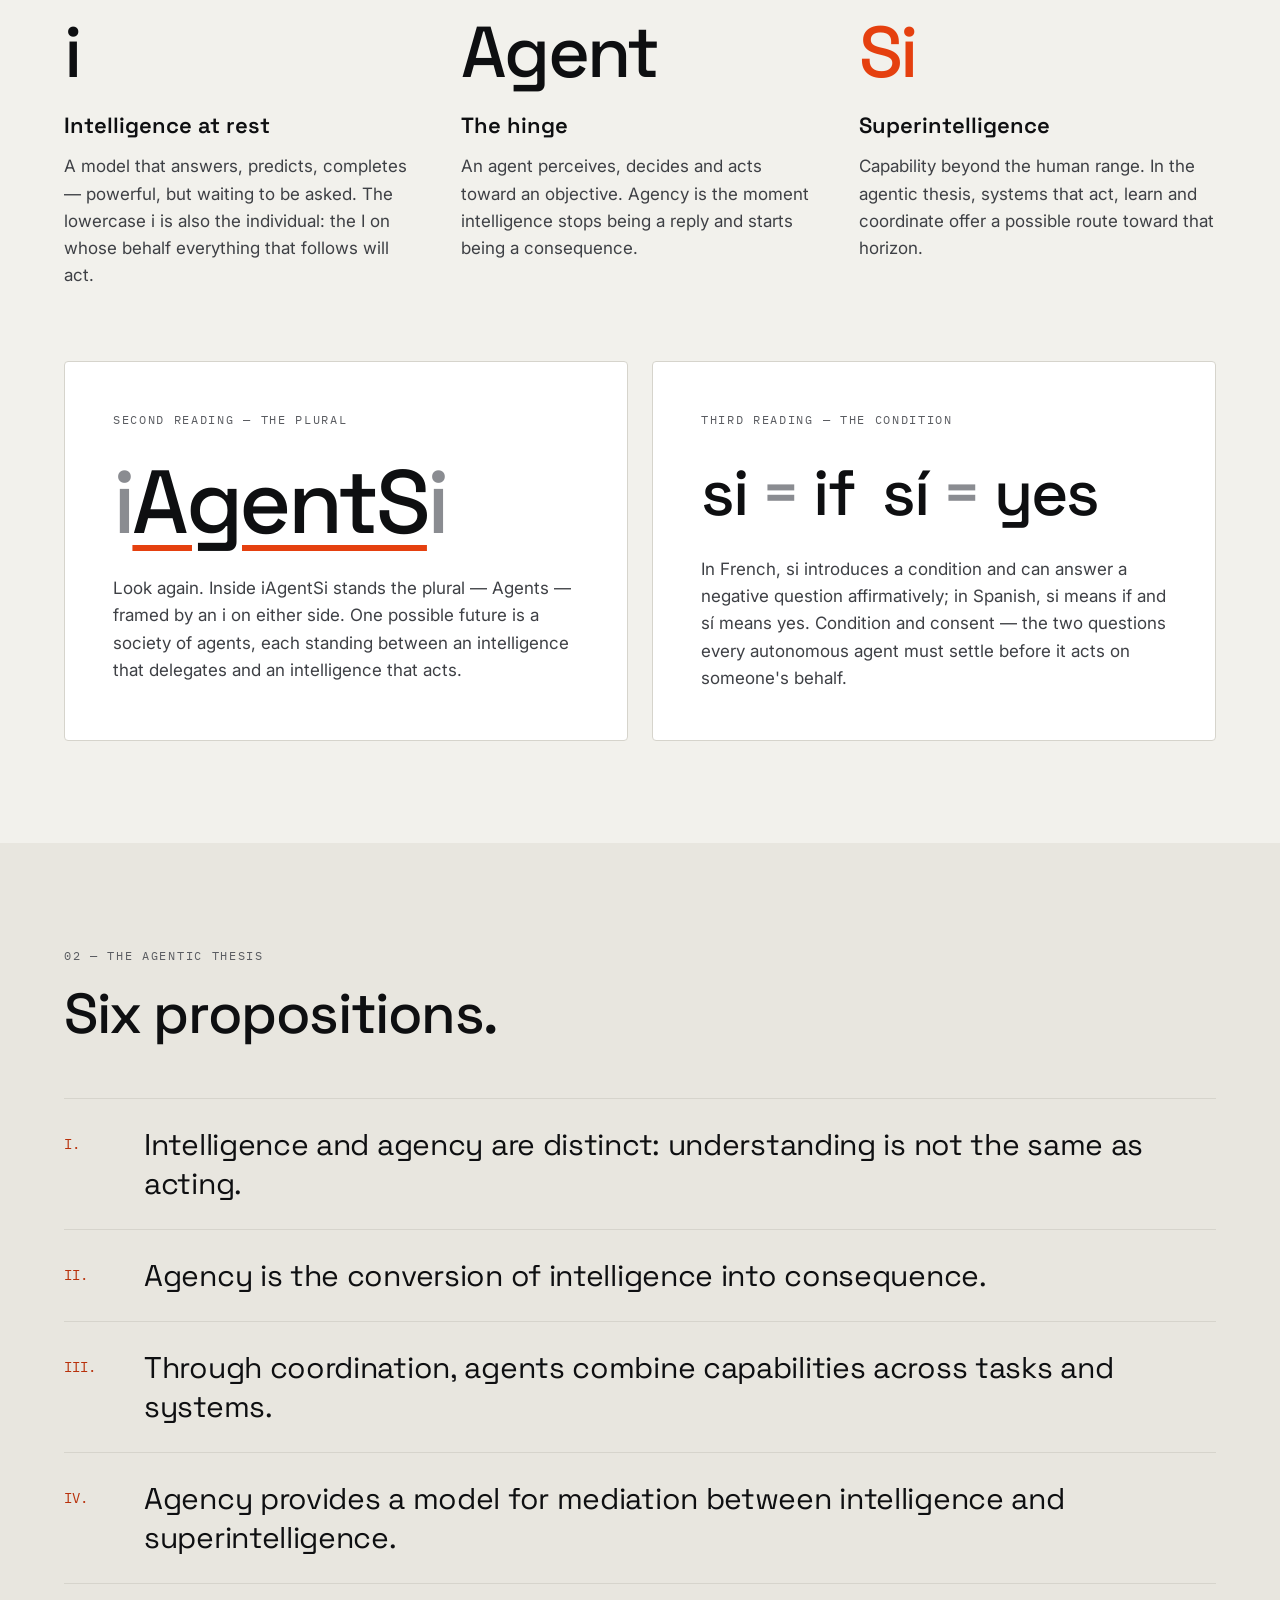
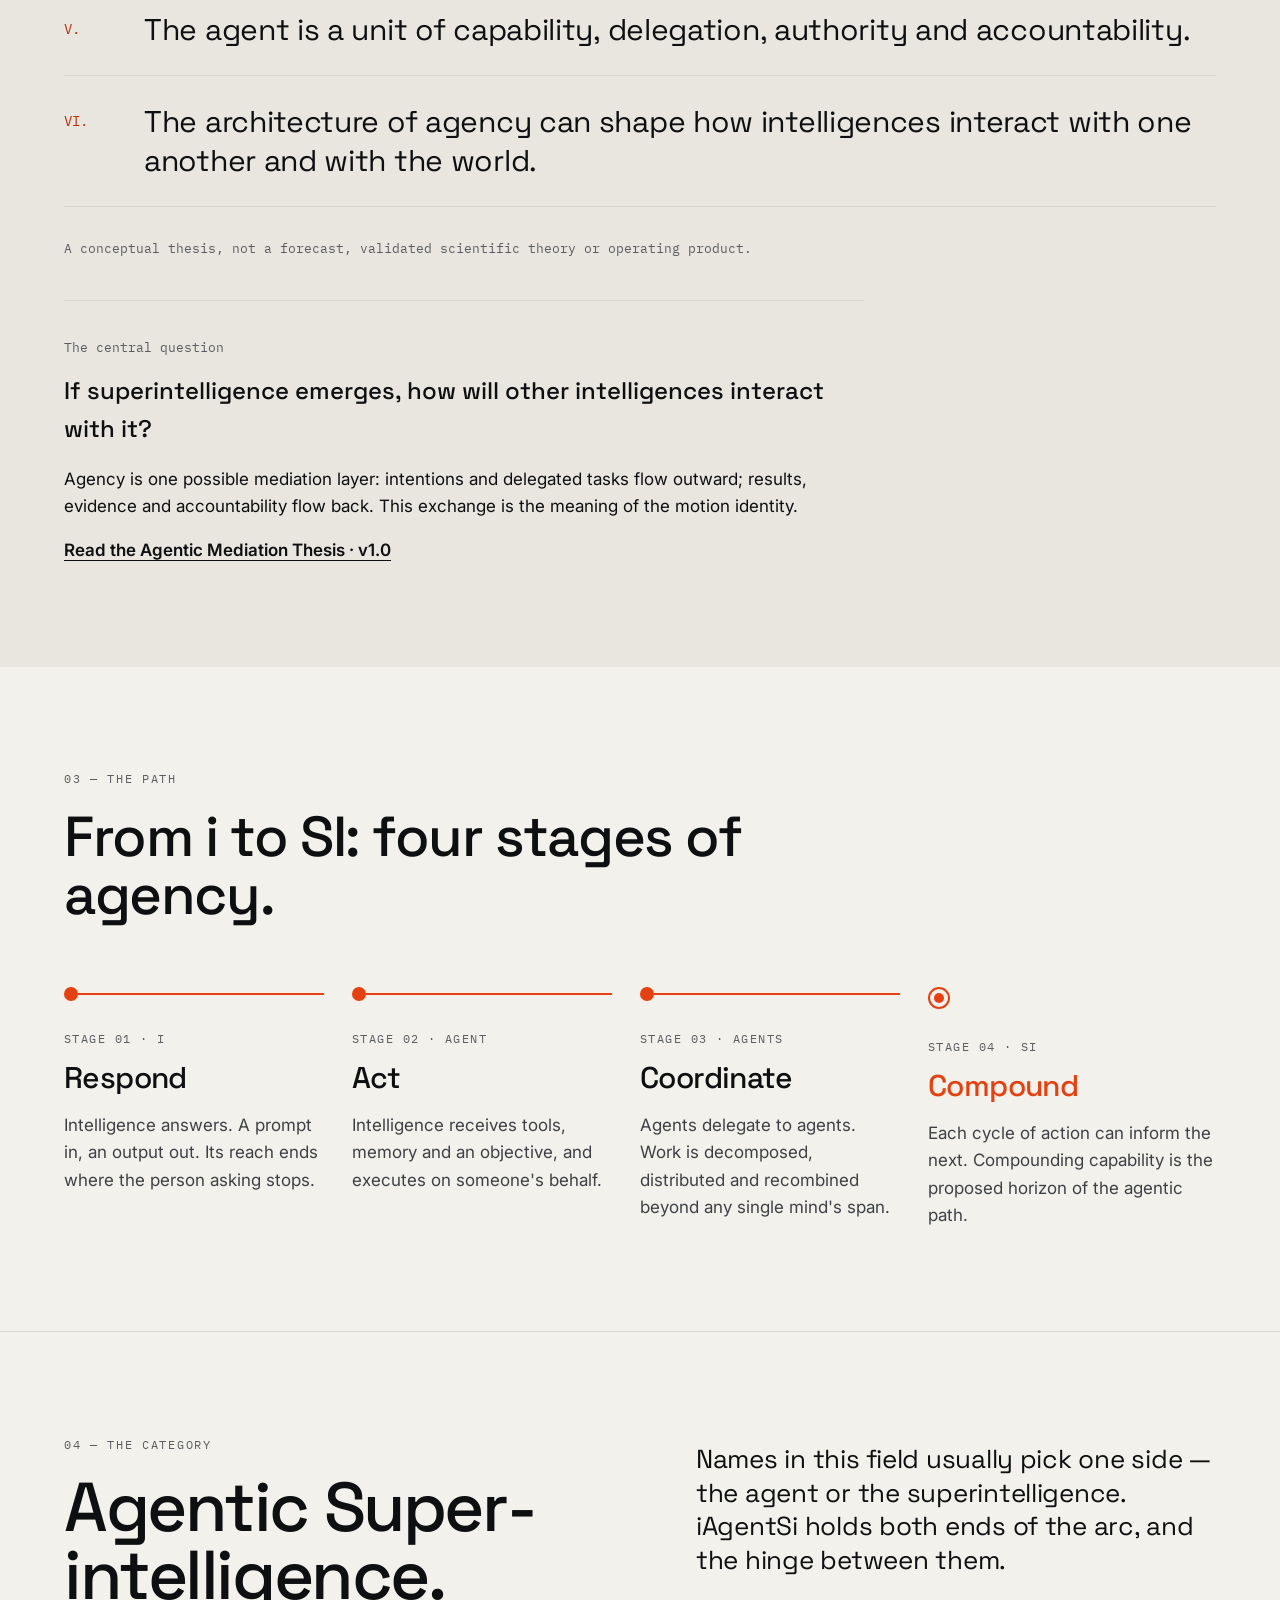
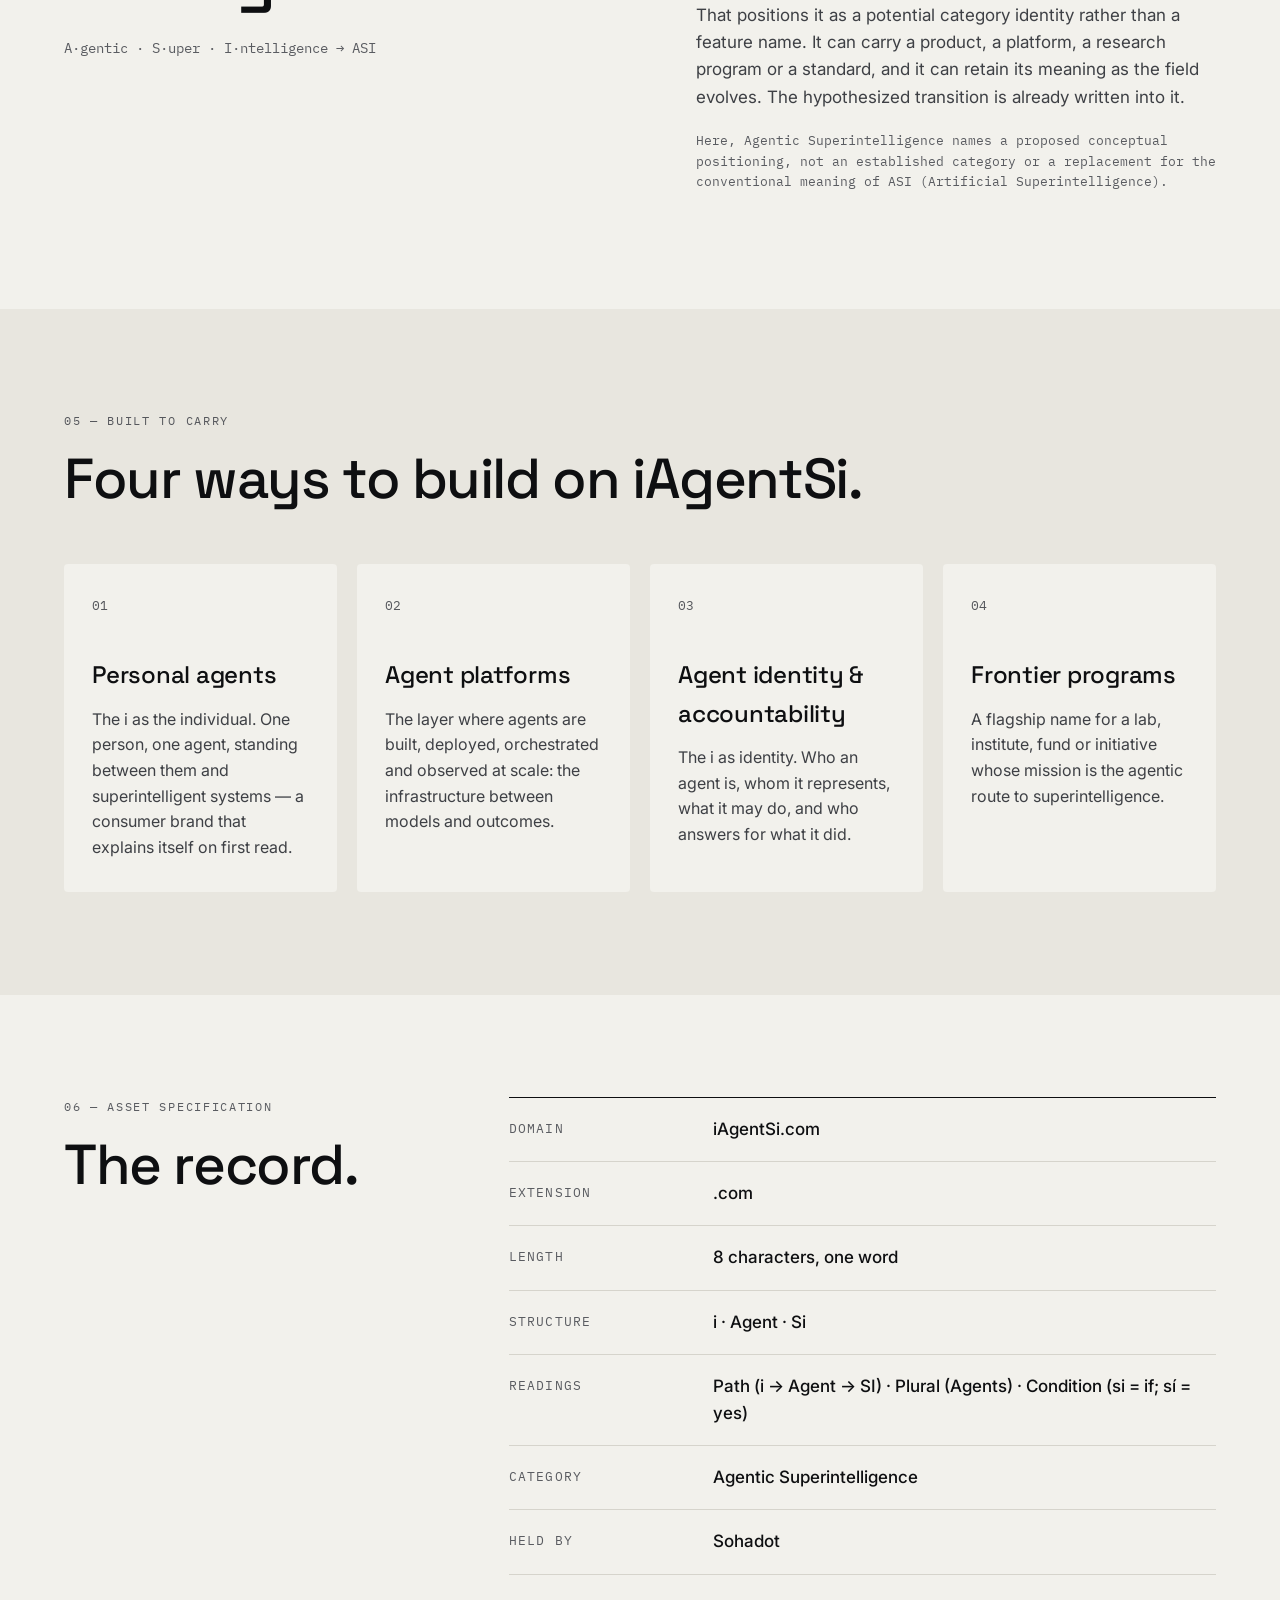
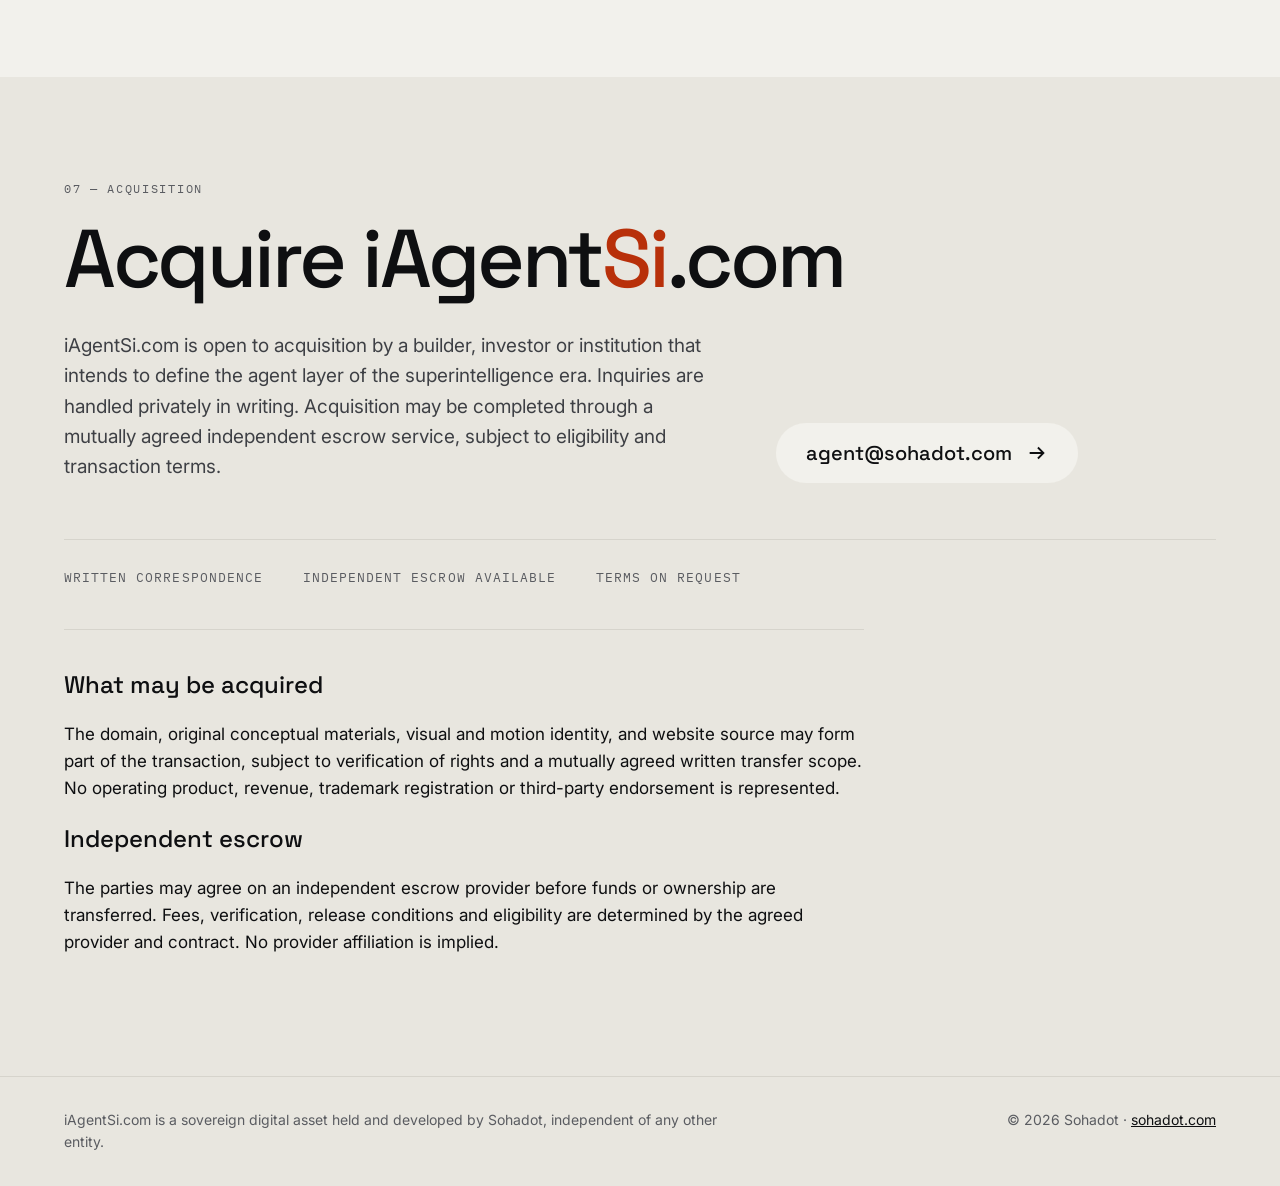
==== commit e5bbce06: "Refine semantic clarity, mobile layout and machine-readable thesis" ====
--- a/index.html
+++ b/index.html
@@ -15,11 +15,11 @@
 <main id="main"><section class="d9" id="top">
 <div class="d10">
 <p class="d11">A sovereign thesis asset · Agentic Superintelligence</p>
-<figure aria-label="Intelligence through agency to superintelligence: a conceptual exchange" class="motion"><div class="motion-media"><img alt="i — Intelligence; Agent — Agency; Si — Superintelligence" height="320" id="identity-still" src="/assets/identity-poster.png" width="912"/><video aria-hidden="true" height="320" hidden="" id="identity-video" loop="" muted="" playsinline="" poster="/assets/identity-poster.png" preload="none" width="912"><source src="/assets/identity.mp4" type="video/mp4"/></video></div><figcaption><span>01 — Intelligence · 02 — Agency · 03 — Superintelligence</span><button hidden="" id="motion-toggle" type="button">Play animation</button></figcaption></figure>
+<figure aria-label="Intelligence through agency to superintelligence: a conceptual exchange" class="motion"><div class="motion-media"><img alt="i — Intelligence; Agent — Agency; Si — Superintelligence" height="320" id="identity-still" src="/assets/identity-poster.png" width="912"/><video aria-hidden="true" height="320" hidden="" id="identity-video" loop="" muted="" playsinline="" poster="/assets/identity-poster.png" preload="none" width="912"><source src="/assets/identity.mp4" type="video/mp4"/></video></div><figcaption><span class="motion-description">01 — Intelligence · 02 — Agency · 03 — Superintelligence</span><button hidden="" id="motion-toggle" type="button">Play animation</button></figcaption></figure>
 <div class="d12">
 <h1 class="d13">Between intelligence and superintelligence, there is one word: <span class="d14">Agent.</span></h1>
 <div class="d15">
-<p class="d16">iAgentSi names the passage. Intelligence becomes consequential when it can act. Coordinated agents may amplify capabilities; superintelligence remains a hypothetical horizon. The name is that sentence, written as a single .com.</p>
+<p class="d16">iAgentSi names the passage. Intelligence becomes consequential through agency. Agents extend the reach of intelligence, coordinate its capabilities, and mediate its interaction with other intelligences. The name is that thesis, written as a single .com.</p>
 <div class="d17">
 <a class="d18" href="#thesis">Read the thesis</a>
 <a class="d19" href="mailto:agent@sohadot.com?subject=iAgentSi.com%20%E2%80%94%20Acquisition%20inquiry">Acquisition inquiries</a>
@@ -63,7 +63,7 @@
 <article class="d33">
 <div class="d34">Si</div>
 <h3 class="d31">Superintelligence</h3>
-<p class="d32">Capability beyond the human range. One possible route is the accumulation of capabilities through systems that act, learn and coordinate; this is not proof that superintelligence will emerge.</p>
+<p class="d32">Capability beyond the human range. In the agentic thesis, systems that act, learn and coordinate offer a possible route toward that horizon.</p>
 </article>
 </div>
 <div class="d35">
@@ -76,7 +76,7 @@
 <p class="d37">Third reading — the condition</p>
 <div class="d41">
 <span>si <span class="d39">=</span> if</span>
-<span>si <span class="d39">=</span> yes</span>
+<span>sí <span class="d39">=</span> yes</span>
 </div>
 <p class="d32">In French, si introduces a condition and can answer a negative question affirmatively; in Spanish, si means if and sí means yes. Condition and consent — the two questions every autonomous agent must settle before it acts on someone's behalf.</p>
 </div>
@@ -87,12 +87,12 @@
 <p class="d26">02 — The agentic thesis</p>
 <h2 class="d43">Six propositions.</h2>
 <ol class="d44">
-<li class="d45"><span class="d46">I</span><span class="d47">Intelligence that only answers has potential; agency gives it an additional route to consequence.</span></li>
-<li class="d45"><span class="d46">II</span><span class="d47">Agency is the conversion of intelligence into consequence.</span></li>
-<li class="d45"><span class="d46">III</span><span class="d47">Agents that act, observe and improve may offer a path toward superintelligence, but coordination alone does not establish it.</span></li>
-<li class="d45"><span class="d46">IV</span><span class="d47">If superintelligence emerges, people and institutions may interact with it through agents of their own.</span></li>
-<li class="d45"><span class="d46">V</span><span class="d47">The agent therefore becomes the unit that matters: of capability, of delegation, of accountability.</span></li>
-<li class="d45"><span class="d46">VI</span><span class="d47">The design of the agent layer may shape how humanity accesses advanced intelligence — and how advanced intelligence affects humanity.</span></li>
+<li class="d45"><span class="d46">I.</span> <span class="d47">Intelligence and agency are distinct: understanding is not the same as acting.</span></li>
+<li class="d45"><span class="d46">II.</span> <span class="d47">Agency is the conversion of intelligence into consequence.</span></li>
+<li class="d45"><span class="d46">III.</span> <span class="d47">Through coordination, agents combine capabilities across tasks and systems.</span></li>
+<li class="d45"><span class="d46">IV.</span> <span class="d47">Agency provides a model for mediation between intelligence and superintelligence.</span></li>
+<li class="d45"><span class="d46">V.</span> <span class="d47">The agent is a unit of capability, delegation, authority and accountability.</span></li>
+<li class="d45"><span class="d46">VI.</span> <span class="d47">The architecture of agency can shape how intelligences interact with one another and with the world.</span></li>
 </ol>
 <p class="d48">A conceptual thesis, not a forecast, validated scientific theory or operating product.</p>
 <div class="thesis-note"><p class="eyebrow">The central question</p><h3>If superintelligence emerges, how will other intelligences interact with it?</h3><p>Agency is one possible mediation layer: intentions and delegated tasks flow outward; results, evidence and accountability flow back. This exchange is the meaning of the motion identity.</p><a href="/thesis/">Read the Agentic Mediation Thesis · v1.0</a></div></div>
@@ -123,7 +123,7 @@
 <div aria-hidden="true" class="d52"><span class="d58"><span class="d59"></span></span></div>
 <p class="d55">Stage 04 · SI</p>
 <h3 class="d60">Compound</h3>
-<p class="d32">Every cycle of action informs the next. Capability may compound; whether it exceeds human intelligence is an open empirical question.</p>
+<p class="d32">Each cycle of action can inform the next. Compounding capability is the proposed horizon of the agentic path.</p>
 </div>
 </div>
 </div>
--- a/assets/site.css
+++ b/assets/site.css
@@ -94,3 +94,24 @@
 .motion{margin:40px 0 56px}.motion-media{position:relative;background:#f2f0ec;aspect-ratio:912/320;isolation:isolate}.motion-media img,.motion-media video{display:block;width:100%;height:100%;object-fit:contain}.motion-media video{position:absolute;inset:0}.motion figcaption{display:flex;align-items:center;justify-content:space-between;gap:12px;flex-wrap:wrap;color:#5A5C61;font:12px 'IBM Plex Mono',monospace;margin-top:10px}.motion button{font:inherit;cursor:pointer;border:1px solid #5A5C61;color:#0E0F11;background:transparent;border-radius:20px;padding:9px 14px;min-height:44px}.thesis-note,.acq-note{border-top:1px solid #D6D4CC;margin-top:40px;padding-top:24px;max-width:800px}.thesis-note h3,.acq-note h3{font-family:'Space Grotesk',sans-serif;font-size:24px;font-weight:500;margin:12px 0}.eyebrow,.scope-note{font:13px/1.6 'IBM Plex Mono',monospace;color:#5A5C61}.scope-note{margin-top:20px} .thesis-note a{font-weight:600;text-underline-offset:4px} .doc{max-width:800px;margin:auto;padding:clamp(20px,5vw,64px);line-height:1.75;color:#0E0F11}.doc h1,.doc h2{font-family:'Space Grotesk',sans-serif;line-height:1.12}.doc h1{font-size:clamp(35px,6vw,60px)}.doc h2{font-size:28px;margin-top:2em}.doc p{font-size:17px}.doc footer{border-top:1px solid #D6D4CC;margin-top:48px;padding-top:20px} @media(max-width:600px){.motion{margin:28px 0 32px}.motion figcaption{font-size:10px}.site nav a{font-size:12px}.site section article,.site section dd{min-width:0}.site section dl div{min-width:0}.site section svg{max-width:100%}.site section#name article div{font-size:58px}.site section#name [role=img]{font-size:clamp(35px,12vw,56px)}.site #acquire a{font-size:16px;padding:0 16px}.site #thesis li{gap:10px}.site #thesis li>span:first-child{flex-basis:30px}.site #path h2{margin-bottom:36px}.site #spec dl dt{flex-basis:120px}.site #category h2{overflow-wrap:normal;hyphens:auto}} @media(prefers-reduced-motion:reduce){html{scroll-behavior:auto}} @media print{.doc button,.doc nav{display:none}.doc{padding:0;max-width:none}.doc h2{break-after:avoid}body{background:white}}/* Keep the original motion at a crisp scale and the thesis visible above the fold. */
 @media(min-width:601px){.motion-media{max-width:1000px;margin-inline:auto}.motion figcaption{max-width:1000px;margin-inline:auto}}
 @media(max-width:600px){.site header nav>a:first-child{font-size:22px}.site #top{padding-top:40px}.motion figcaption{gap:6px}.motion button{min-height:44px}}
+
+/* V1.1 — compact motion controls and mobile navigation; preserve the original visual system. */
+.motion-description{position:absolute;width:1px;height:1px;padding:0;margin:-1px;overflow:hidden;clip:rect(0,0,0,0);clip-path:inset(50%);white-space:nowrap;border:0}
+.motion figcaption{position:relative;justify-content:flex-end;margin-top:0}
+.motion button{border:0;border-radius:4px;padding:0 8px;min-height:44px;text-decoration:underline;text-underline-offset:4px;color:#5A5C61}
+.motion button:hover{color:#B8300A}
+@media(max-width:600px){
+  .site .d2{padding-block:10px 8px}
+  .site .d3{display:grid;grid-template-columns:minmax(0,1fr);gap:2px}
+  .site header nav>a:first-child{padding:4px 0;min-height:44px;display:flex;align-items:center}
+  .site .d6{display:grid;grid-template-columns:repeat(5,minmax(0,1fr));gap:3px;letter-spacing:0}
+  .site .d6 a{display:flex;align-items:center;justify-content:center;text-align:center;min-height:44px;padding:4px 1px;font-size:10px;line-height:1.25;white-space:nowrap}
+  .site .d6 .d8{padding:4px 2px}
+  .site #top{padding-top:24px}
+  .site .d11{font-size:11px;letter-spacing:.09em}
+  .motion{margin:18px 0 16px}
+  .motion figcaption{font-size:11px}
+  .site .d12{padding-top:24px;gap:20px}
+  .site .d13{font-size:clamp(30px,8.5vw,42px)}
+  .site #thesis li>span:first-child{flex-basis:34px}
+}
